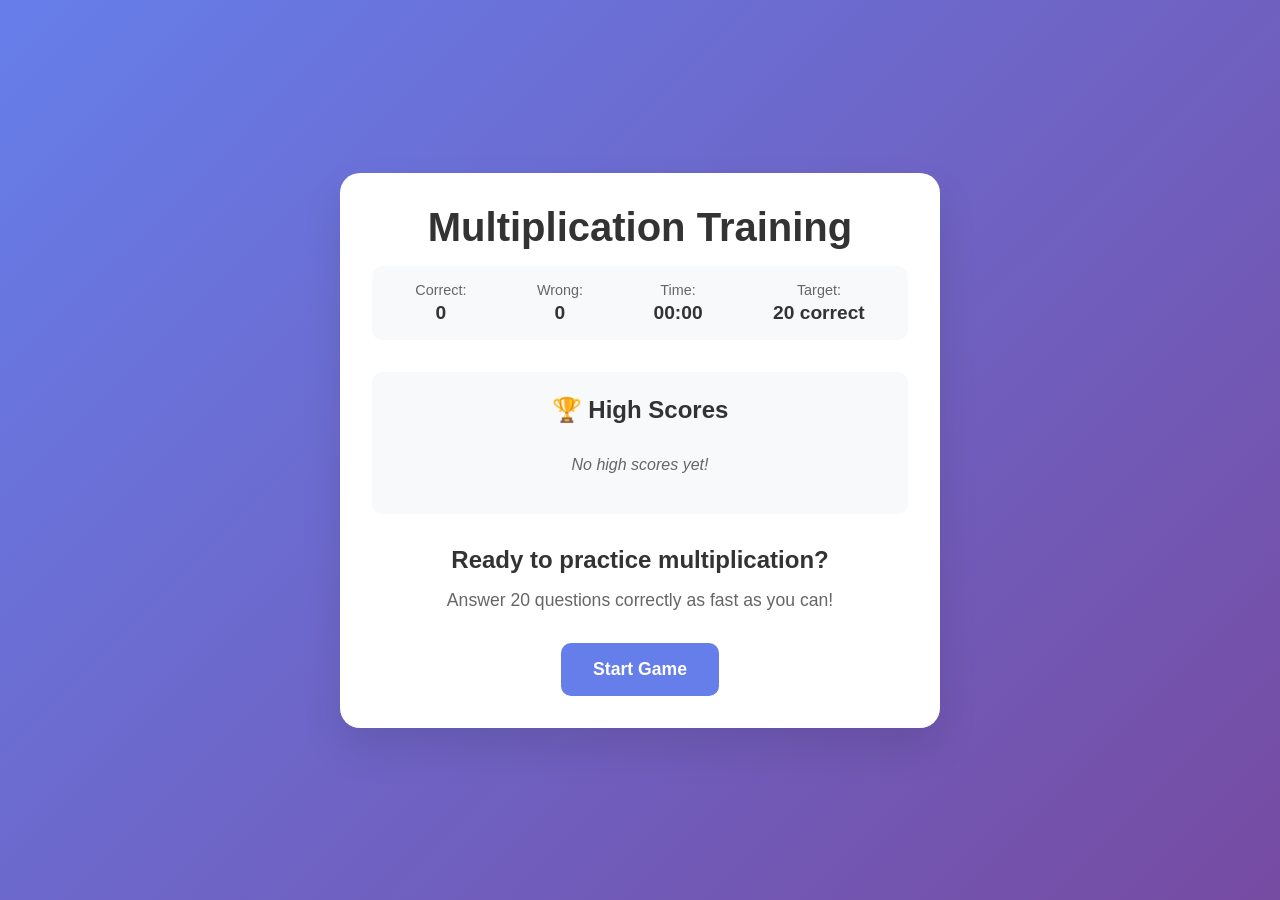
==== index.html @ 7097be45 "Add files via upload" ====
<!DOCTYPE html>
<html lang="en">
<head>
    <meta charset="UTF-8">
    <meta name="viewport" content="width=device-width, initial-scale=1.0">
    <title>Multiplication Training Game</title>
    <link rel="stylesheet" href="style.css">
</head>
<body>
    <div class="container">
        <header>
            <h1>Multiplication Training</h1>
            <div class="stats">
                <div class="stat">
                    <span class="label">Correct:</span>
                    <span id="correct-count">0</span>
                </div>
                <div class="stat">
                    <span class="label">Wrong:</span>
                    <span id="wrong-count">0</span>
                </div>
                <div class="stat">
                    <span class="label">Time:</span>
                    <span id="timer">00:00</span>
                </div>
                <div class="stat">
                    <span class="label">Target:</span>
                    <span>20 correct</span>
                </div>
            </div>
        </header>

        <main id="game-area">
            <div id="start-screen">
                <div class="highscores-section">
                    <h3>🏆 High Scores</h3>
                    <ol id="highscores-list" class="highscores-list">
                        <li class="no-scores">No high scores yet!</li>
                    </ol>
                </div>
                
                <h2>Ready to practice multiplication?</h2>
                <p>Answer 20 questions correctly as fast as you can!</p>
                <button id="start-btn" class="btn primary">Start Game</button>
            </div>

            <div id="game-screen" class="hidden">
                <div class="question-container">
                    <div class="question" id="question">
                        <span id="num1">7</span>
                        <span class="operator">×</span>
                        <span id="num2">8</span>
                        <span class="equals">=</span>
                        <input type="number" id="answer-input" placeholder="?" autofocus>
                    </div>
                </div>
                
                <div class="controls">
                    <button id="submit-btn" class="btn primary">Submit</button>
                    <button id="skip-btn" class="btn secondary">Skip</button>
                </div>

                <div id="feedback" class="feedback hidden"></div>
            </div>

            <div id="end-screen" class="hidden">
                <h2>Congratulations! 🎉</h2>
                <div class="final-stats">
                    <p>You completed 20 correct answers!</p>
                    <p>Time: <span id="final-time"></span></p>
                    <p>Total questions answered: <span id="total-answered"></span></p>
                    <p>Accuracy: <span id="accuracy"></span>%</p>
                </div>
                
                <div id="new-record" class="new-record hidden">
                    <h3>🎉 NEW HIGH SCORE! 🎉</h3>
                    <p>Enter your name for the leaderboard:</p>
                    <div class="name-input-section">
                        <input type="text" id="player-name" placeholder="Your name" maxlength="20">
                        <button id="save-score-btn" class="btn primary">Save Score</button>
                    </div>
                </div>
                
                <button id="restart-btn" class="btn primary">Play Again</button>
            </div>
        </main>
    </div>

    <script src="script.js"></script>
</body>
</html>
---- style.css ----
* {
    margin: 0;
    padding: 0;
    box-sizing: border-box;
}

body {
    font-family: 'Arial', sans-serif;
    background: linear-gradient(135deg, #667eea 0%, #764ba2 100%);
    min-height: 100vh;
    display: flex;
    align-items: center;
    justify-content: center;
}

.container {
    background: white;
    border-radius: 20px;
    box-shadow: 0 20px 40px rgba(0, 0, 0, 0.1);
    padding: 2rem;
    max-width: 600px;
    width: 100%;
    margin: 1rem;
}

header {
    text-align: center;
    margin-bottom: 2rem;
}

h1 {
    color: #333;
    margin-bottom: 1rem;
    font-size: 2.5rem;
}

.stats {
    display: flex;
    justify-content: space-around;
    flex-wrap: wrap;
    gap: 1rem;
    background: #f8f9fa;
    padding: 1rem;
    border-radius: 10px;
}

.stat {
    text-align: center;
}

.stat .label {
    display: block;
    font-size: 0.9rem;
    color: #666;
    margin-bottom: 0.25rem;
}

.stat span:last-child {
    font-size: 1.2rem;
    font-weight: bold;
    color: #333;
}

#game-area {
    text-align: center;
}

.highscores-section {
    background: #f8f9fa;
    padding: 1.5rem;
    border-radius: 10px;
    margin-bottom: 2rem;
}

.highscores-section h3 {
    color: #333;
    margin-bottom: 1rem;
    font-size: 1.5rem;
}

.highscores-list {
    list-style: none;
    padding: 0;
}

.highscore-item {
    display: flex;
    justify-content: space-between;
    align-items: center;
    padding: 0.75rem;
    margin: 0.5rem 0;
    background: white;
    border-radius: 8px;
    border-left: 4px solid #667eea;
}

.highscore-item .rank {
    font-weight: bold;
    color: #667eea;
    width: 30px;
}

.highscore-item .name {
    flex-grow: 1;
    text-align: left;
    margin-left: 1rem;
    font-weight: bold;
}

.highscore-item .time {
    font-family: monospace;
    font-size: 1.1rem;
    color: #333;
    margin-right: 1rem;
}

.highscore-item .accuracy {
    color: #28a745;
    font-weight: bold;
    width: 50px;
    text-align: right;
}

.no-scores {
    color: #666;
    font-style: italic;
    padding: 1rem;
}

#start-screen h2 {
    color: #333;
    margin-bottom: 1rem;
}

#start-screen p {
    color: #666;
    margin-bottom: 2rem;
    font-size: 1.1rem;
}

.question-container {
    margin: 2rem 0;
}

.question {
    display: flex;
    align-items: center;
    justify-content: center;
    gap: 1rem;
    font-size: 3rem;
    font-weight: bold;
    color: #333;
    margin-bottom: 2rem;
}

#answer-input {
    font-size: 3rem;
    width: 120px;
    text-align: center;
    border: 3px solid #ddd;
    border-radius: 10px;
    padding: 0.5rem;
    outline: none;
    transition: border-color 0.3s;
}

#answer-input:focus {
    border-color: #667eea;
}

.controls {
    display: flex;
    gap: 1rem;
    justify-content: center;
    margin-top: 2rem;
}

.btn {
    padding: 1rem 2rem;
    font-size: 1.1rem;
    border: none;
    border-radius: 10px;
    cursor: pointer;
    transition: all 0.3s;
    font-weight: bold;
}

.btn.primary {
    background: #667eea;
    color: white;
}

.btn.primary:hover {
    background: #5a6fd8;
    transform: translateY(-2px);
}

.btn.secondary {
    background: #e9ecef;
    color: #333;
}

.btn.secondary:hover {
    background: #dee2e6;
    transform: translateY(-2px);
}

.feedback {
    margin-top: 1rem;
    padding: 1rem;
    border-radius: 10px;
    font-size: 1.2rem;
    font-weight: bold;
}

.feedback.correct {
    background: #d4edda;
    color: #155724;
    border: 2px solid #c3e6cb;
}

.feedback.incorrect {
    background: #f8d7da;
    color: #721c24;
    border: 2px solid #f5c6cb;
}

.final-stats {
    background: #f8f9fa;
    padding: 2rem;
    border-radius: 10px;
    margin: 2rem 0;
}

.final-stats p {
    margin: 0.5rem 0;
    font-size: 1.2rem;
    color: #333;
}

.new-record {
    background: linear-gradient(135deg, #ffd700, #ffed4e);
    padding: 2rem;
    border-radius: 10px;
    margin: 2rem 0;
    border: 3px solid #f1c40f;
}

.new-record h3 {
    color: #333;
    margin-bottom: 1rem;
    font-size: 1.5rem;
    animation: pulse 2s infinite;
}

.new-record p {
    color: #333;
    margin-bottom: 1rem;
    font-size: 1.1rem;
}

.name-input-section {
    display: flex;
    gap: 1rem;
    justify-content: center;
    align-items: center;
    flex-wrap: wrap;
}

#player-name {
    padding: 0.75rem;
    font-size: 1.1rem;
    border: 2px solid #ddd;
    border-radius: 8px;
    text-align: center;
    min-width: 200px;
}

#player-name:focus {
    border-color: #667eea;
    outline: none;
}

@keyframes pulse {
    0% { transform: scale(1); }
    50% { transform: scale(1.05); }
    100% { transform: scale(1); }
}

.hidden {
    display: none !important;
}

@media (max-width: 600px) {
    .container {
        margin: 0.5rem;
        padding: 1rem;
    }
    
    h1 {
        font-size: 2rem;
    }
    
    .question {
        font-size: 2rem;
        flex-wrap: wrap;
    }
    
    #answer-input {
        font-size: 2rem;
        width: 100px;
    }
    
    .controls {
        flex-direction: column;
        align-items: center;
    }
    
    .highscore-item {
        flex-direction: column;
        gap: 0.5rem;
        text-align: center;
    }
    
    .name-input-section {
        flex-direction: column;
    }
    
    #player-name {
        min-width: auto;
        width: 100%;
    }
}
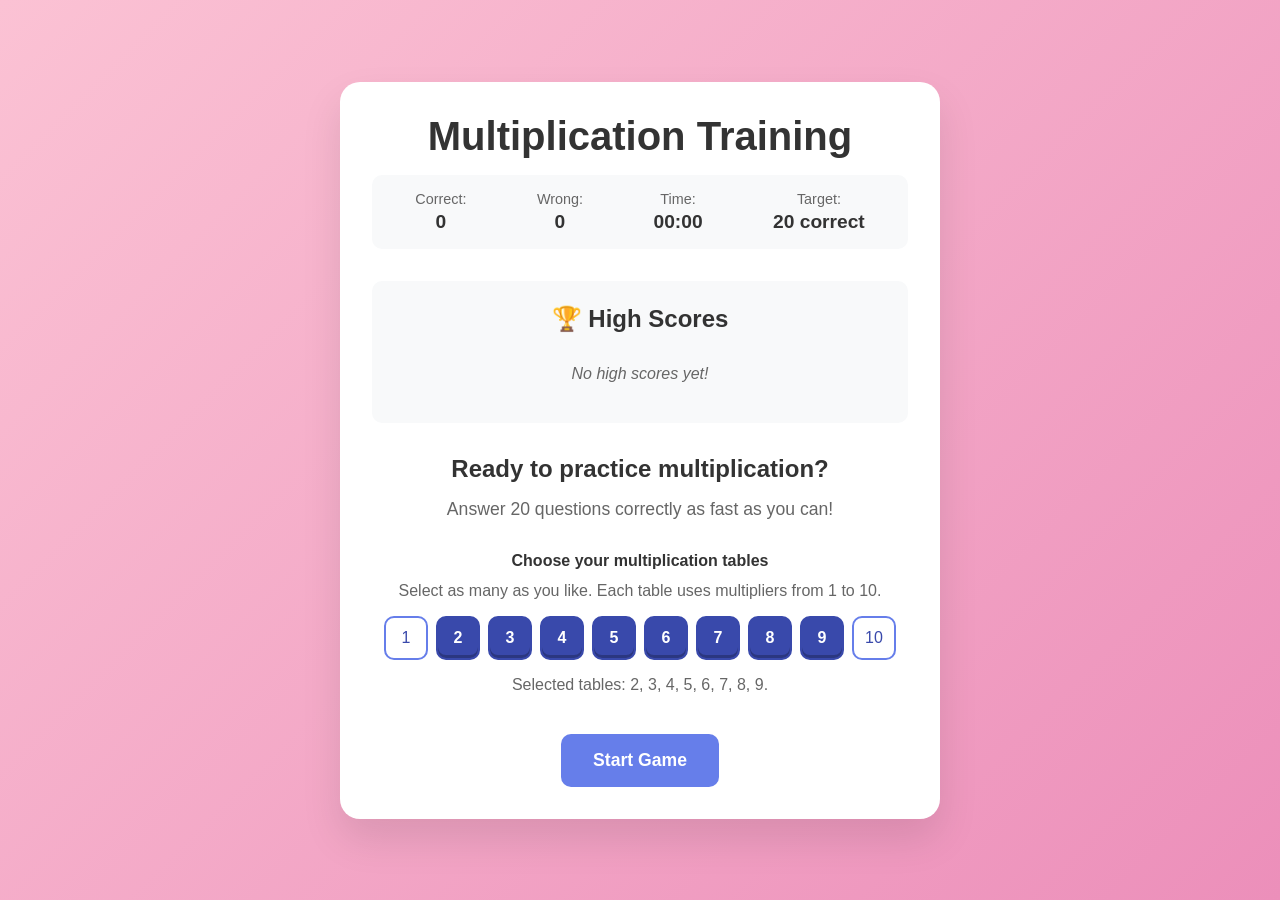
==== commit 5102529d: "Add multiplication table selection and pink background Co-authored-by: Copilot App <223556219+Copilo" ====
--- a/index.html
+++ b/index.html
@@ -41,6 +41,12 @@
                 
                 <h2>Ready to practice multiplication?</h2>
                 <p>Answer 20 questions correctly as fast as you can!</p>
+                <fieldset class="table-selection" aria-describedby="table-selection-help">
+                    <legend>Choose your multiplication tables</legend>
+                    <p id="table-selection-help">Select as many as you like. Each table uses multipliers from 1 to 10.</p>
+                    <div id="table-options" class="table-options"></div>
+                    <p id="table-selection-status" role="status" aria-live="polite"></p>
+                </fieldset>
                 <button id="start-btn" class="btn primary">Start Game</button>
             </div>
 
--- a/style.css
+++ b/style.css
@@ -6,7 +6,7 @@
 
 body {
     font-family: 'Arial', sans-serif;
-    background: linear-gradient(135deg, #667eea 0%, #764ba2 100%);
+    background: linear-gradient(135deg, #fbc2d4 0%, #ec8fba 100%);
     min-height: 100vh;
     display: flex;
     align-items: center;
@@ -138,6 +138,64 @@
     font-size: 1.1rem;
 }
 
+.table-selection {
+    border: 0;
+    margin-bottom: 1.5rem;
+    min-width: 0;
+}
+
+.table-selection legend {
+    width: 100%;
+    color: #333;
+    font-weight: bold;
+    margin-bottom: 0.75rem;
+}
+
+#start-screen .table-selection p {
+    font-size: 1rem;
+    margin-bottom: 1rem;
+}
+
+.table-options {
+    display: flex;
+    flex-wrap: wrap;
+    justify-content: center;
+    gap: 0.5rem;
+    margin-bottom: 1rem;
+}
+
+.table-chip {
+    min-width: 44px;
+    min-height: 44px;
+    border: 2px solid #667eea;
+    border-radius: 10px;
+    background: white;
+    color: #3949ab;
+    font: inherit;
+    cursor: pointer;
+}
+
+.table-chip[aria-pressed="true"] {
+    background: #3949ab;
+    border-color: #3949ab;
+    color: white;
+    font-weight: bold;
+    box-shadow: inset 0 -3px 0 rgba(0, 0, 0, 0.25);
+}
+
+.table-chip:focus-visible,
+.btn:focus-visible {
+    outline: 3px solid #333;
+    outline-offset: 3px;
+}
+
+.btn.primary:disabled {
+    background: #e9ecef;
+    color: #666;
+    cursor: not-allowed;
+    transform: none;
+}
+
 .question-container {
     margin: 2rem 0;
 }
